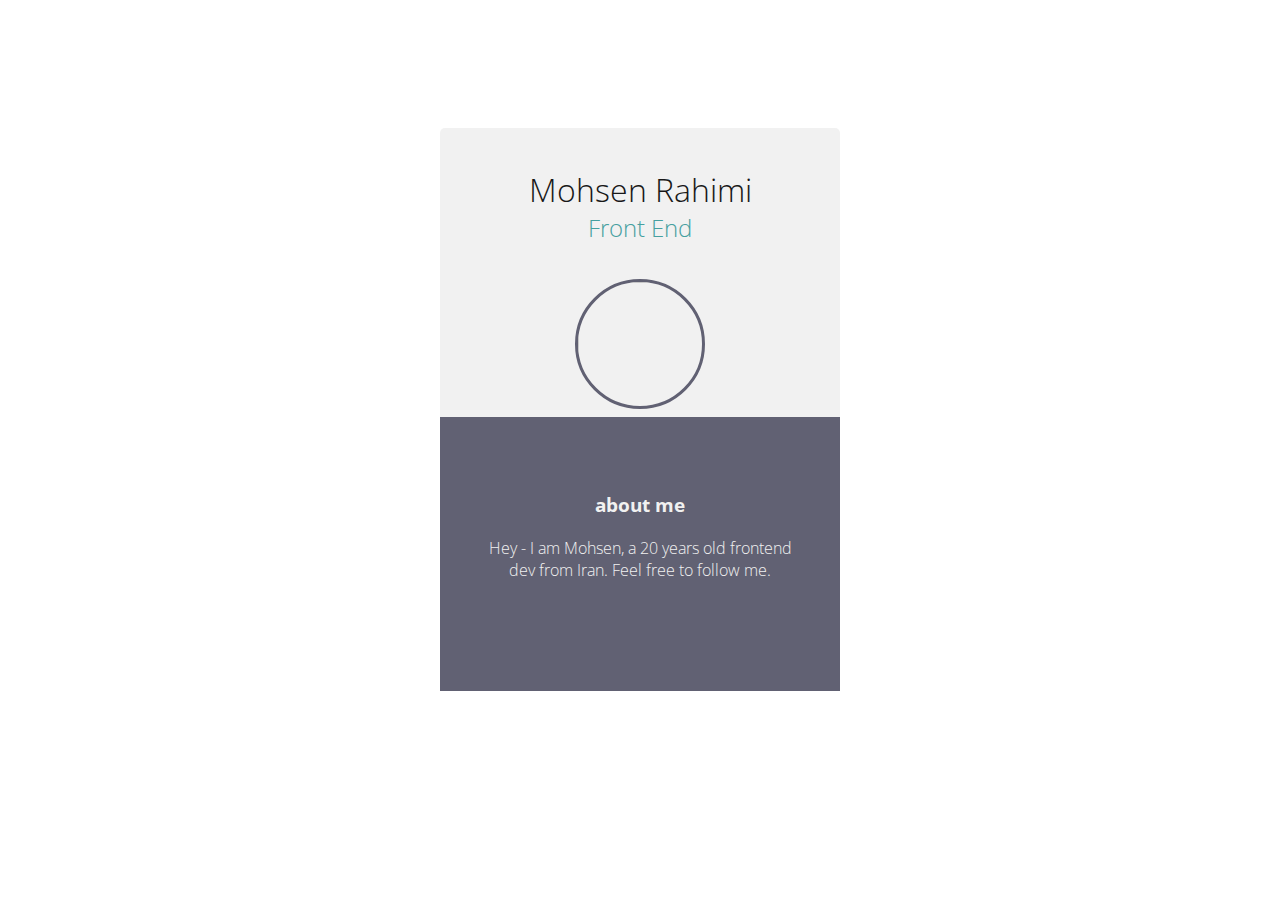
==== templates/site/profile.html @ c9061169 "static" ====
<!DOCTYPE html>
<html lang="en">
<head>
    <meta charset="UTF-8">
    <title>Title</title>
    <link href="../../webb/static/CSS/profiel_style.css" type="text/css" rel="stylesheet">
</head>
<body>
    <div class="container">
        <div class="header">
            <h1>Mohsen Rahimi</h1>
                <h2>Front End</h2>
                <img src=../../webb/static/img/profile_mohsen.jpg width="150px" height="150px" class="profile">
        </div>
        <div class="content">
            <h3>about me</h3>
            <p>Hey - I am Mohsen, a 20 years old frontend dev from Iran. Feel free to follow me. </p>
            <div class="social">
                <ul>
                    <li>
                        <a href="#" class="zocial-facebook"></a>
                    </li>
                    <li>
                        <a href="#" class="zocial-twitter"></a>
                    </li>
                    <li>
                        <a href="#" class="zocial-instagram"> </a>
                    </li>
                </ul>
            </div>
        </div>
    </div>
</body>
</html>
---- webb/static/CSS/profiel_style.css ----
/*Colors*/
/*Imports*/
@import url(http://fonts.googleapis.com/css?family=Open+Sans:400,300);
@import url(http://weloveiconfonts.com/api/?family=zocial);
/* zocial */
[class*="zocial-"]:before {
    font-family: 'zocial', sans-serif;
}

body {
    background-image: url("../Data/pics/mountain-04.jpg") ;
    font-family: 'Open Sans', sans-serif;
    box-sizing: border-box;
    background-size: cover;
}


* {
    box-sizing: inherit;
    margin: 0;
    padding: 0;
}

.container {
    opacity: 0.9;
    width: 400px;
    margin: 10% auto 0;
    background: #f0f0f0;
    border-radius: 5px;
}
.container:hover .social li {
    margin: 0;
}

.header {
    text-align: center;
    padding: 40px 30px 0 30px;
}
.header h1, .header h2 {
    font-weight: 300;
}
.header h1 {
    margin: 0;
}
.header h2 {
    margin: 0 0 15px 0;
    color: #329696;
}

.profile {
    width: 130px;
    height: 130px;
    border-radius: 50%;
    margin: 20px 0 -70px 0;
    border: 3px solid #505064;
    -webkit-transition: all 1.5s ease;
    transition: all 1.5s ease;
}
.profile:hover {
    border: 3px solid #9237f3;
}

.content {
    background: #505064;
    color: #f0f0f0;
    padding: 75px 0 0 0;
    text-align: center;
    height: auto;
}
.content p {
    padding: 20px 40px;
    font-weight: 300;
}

.social {
    padding: 40px 0 0 0;
}
.social ul {
    list-style-type: none;
    width: 100%;
    height: 50px;
    overflow: hidden;
}
.social ul li {
    margin: 50px 0 0 0;
    float: left;
    width: 33.3333%;
    height: 100%;
    line-height: 50px;
}
.social ul li:nth-child(1) {
    -webkit-transition: 0.3s;
    transition: 0.3s;
}
.social ul li:nth-child(2) {
    -webkit-transition: 0.6s;
    transition: 0.6s;
}
.social ul li:nth-child(3) {
    -webkit-transition: 0.9s;
    transition: 0.9s;
}
.social ul a {
    color: #fff;
    text-decoration: none;
}

.zocial-facebook {
    background: #3B5998;
    display: block;
}

.zocial-twitter {
    background: #55ACEE;
    display: block;
}

.zocial-instagram {
    background: #3F729B;
    display: block;
}
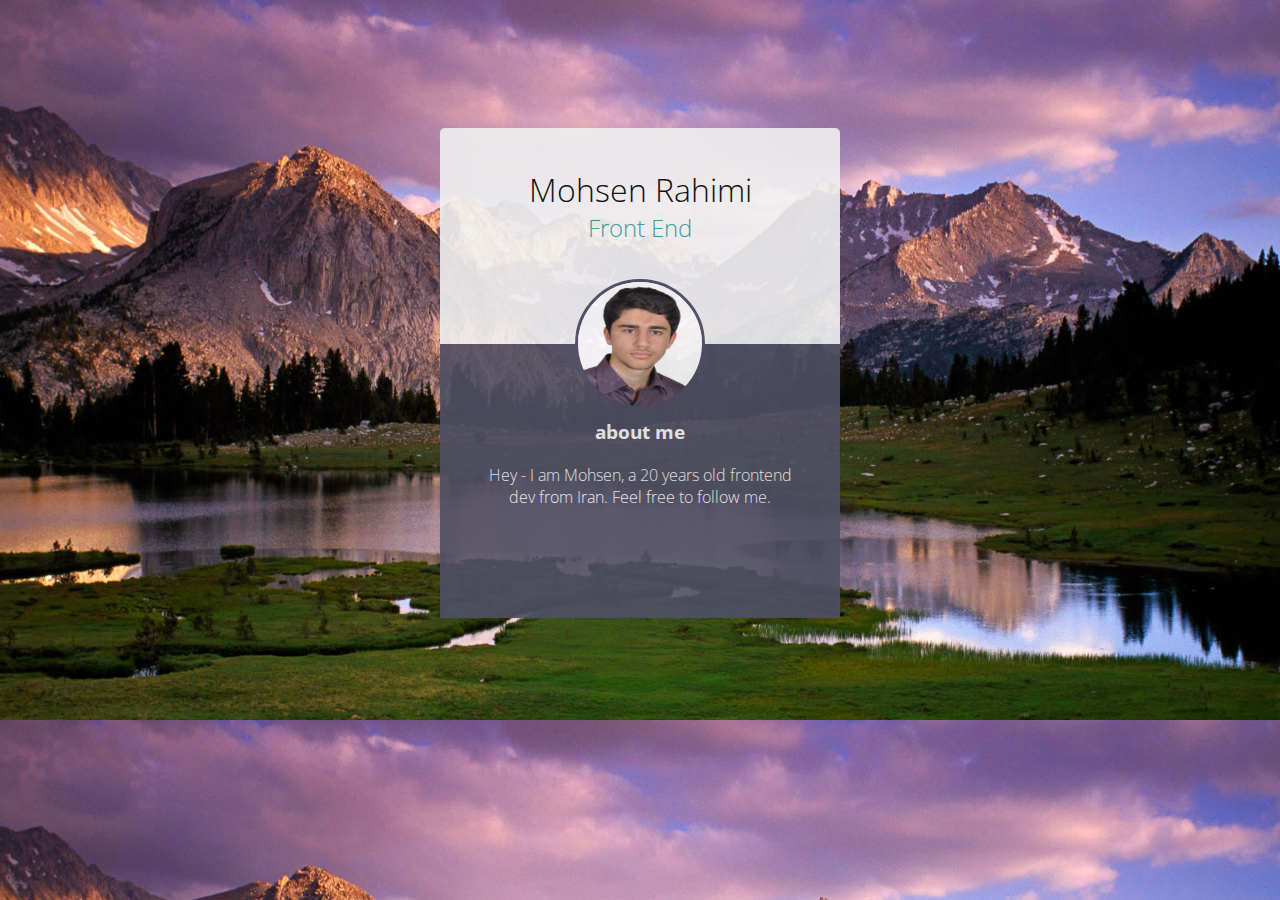
==== commit d1c2ce40: "static" ====
--- a/templates/site/profile.html
+++ b/templates/site/profile.html
@@ -2,7 +2,7 @@
 <html lang="en">
 <head>
     <meta charset="UTF-8">
-    <title>Title</title>
+    <title>My Profile</title>
     <link href="../../webb/static/CSS/profiel_style.css" type="text/css" rel="stylesheet">
 </head>
 <body>
@@ -10,7 +10,7 @@
         <div class="header">
             <h1>Mohsen Rahimi</h1>
                 <h2>Front End</h2>
-                <img src=../../webb/static/img/profile_mohsen.jpg width="150px" height="150px" class="profile">
+                <img src="../../webb/static/IMG/profile_mohsen.jpg" width="150px" height="150px" class="profile">
         </div>
         <div class="content">
             <h3>about me</h3>
--- a/webb/static/CSS/profiel_style.css
+++ b/webb/static/CSS/profiel_style.css
@@ -8,7 +8,7 @@
 }
 
 body {
-    background-image: url("../Data/pics/mountain-04.jpg") ;
+    background-image: url("../IMG/mountain-04.jpg") ;
     font-family: 'Open Sans', sans-serif;
     box-sizing: border-box;
     background-size: cover;
